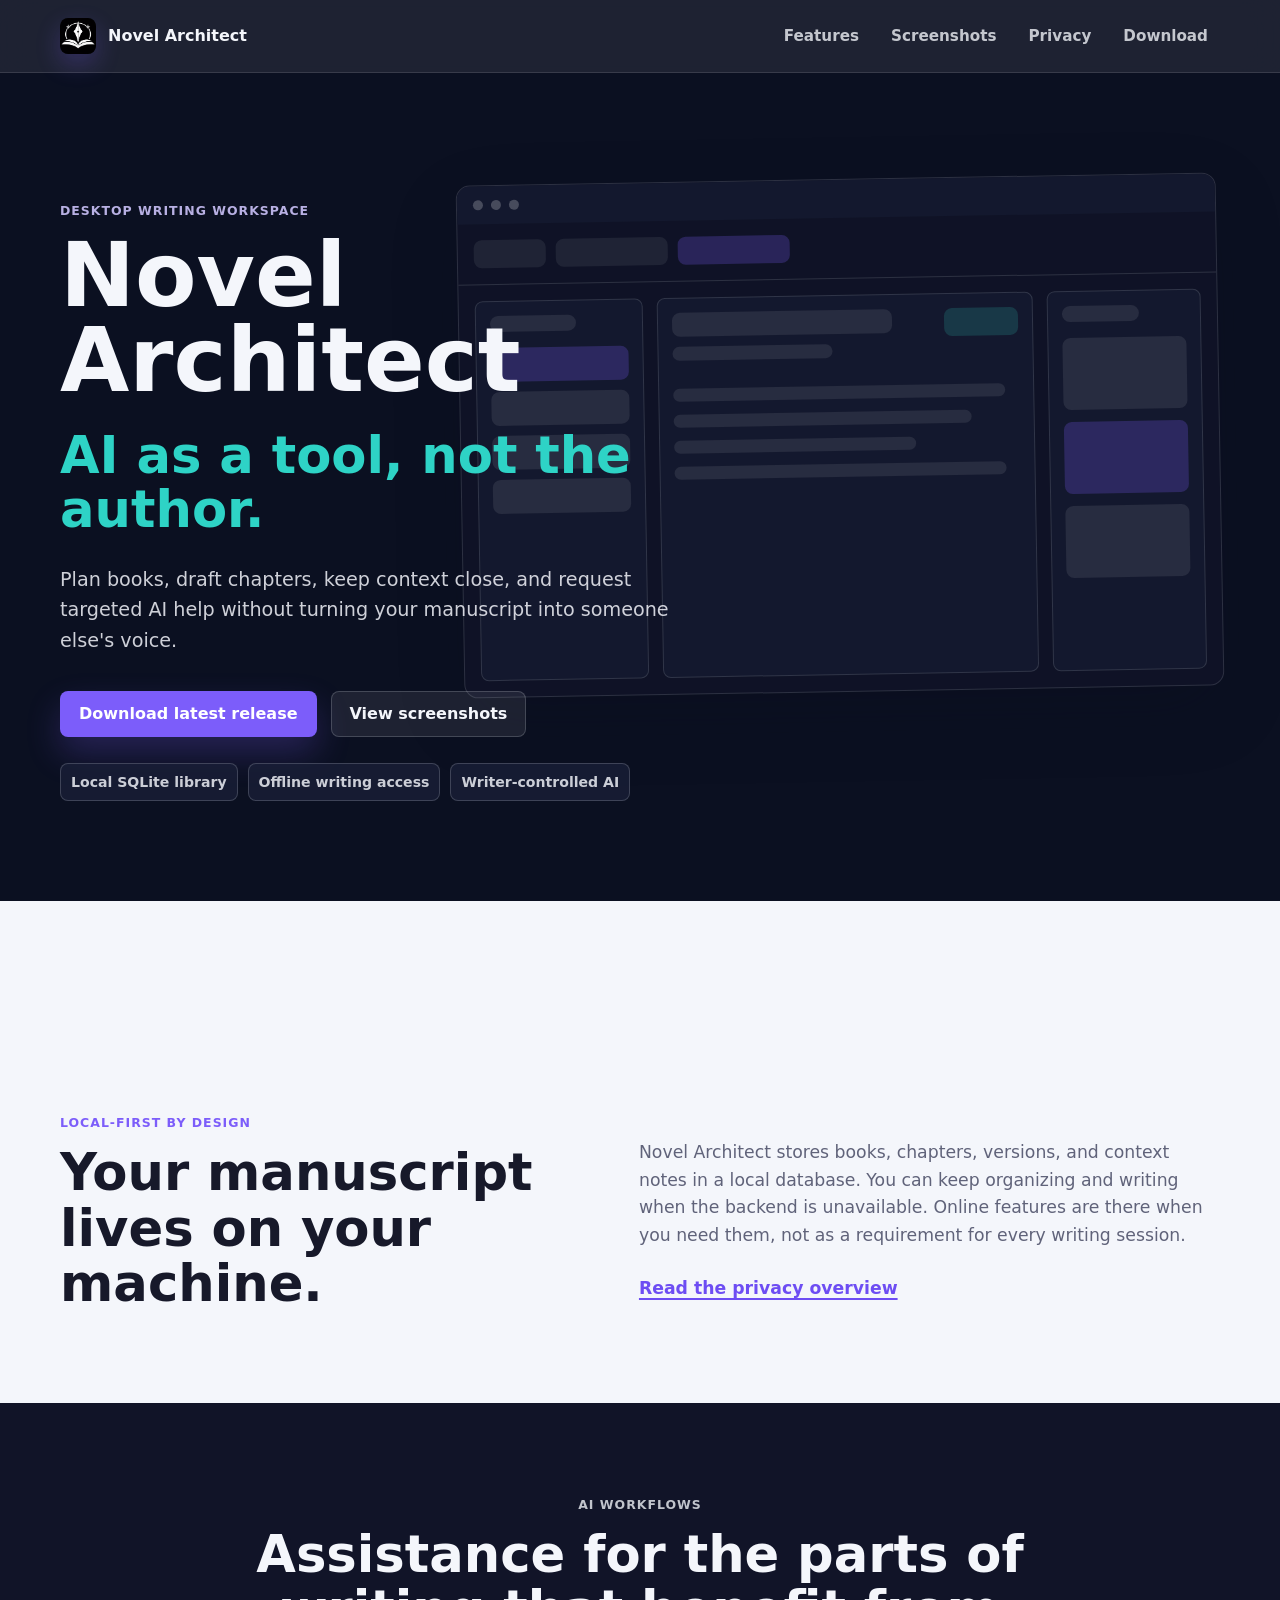
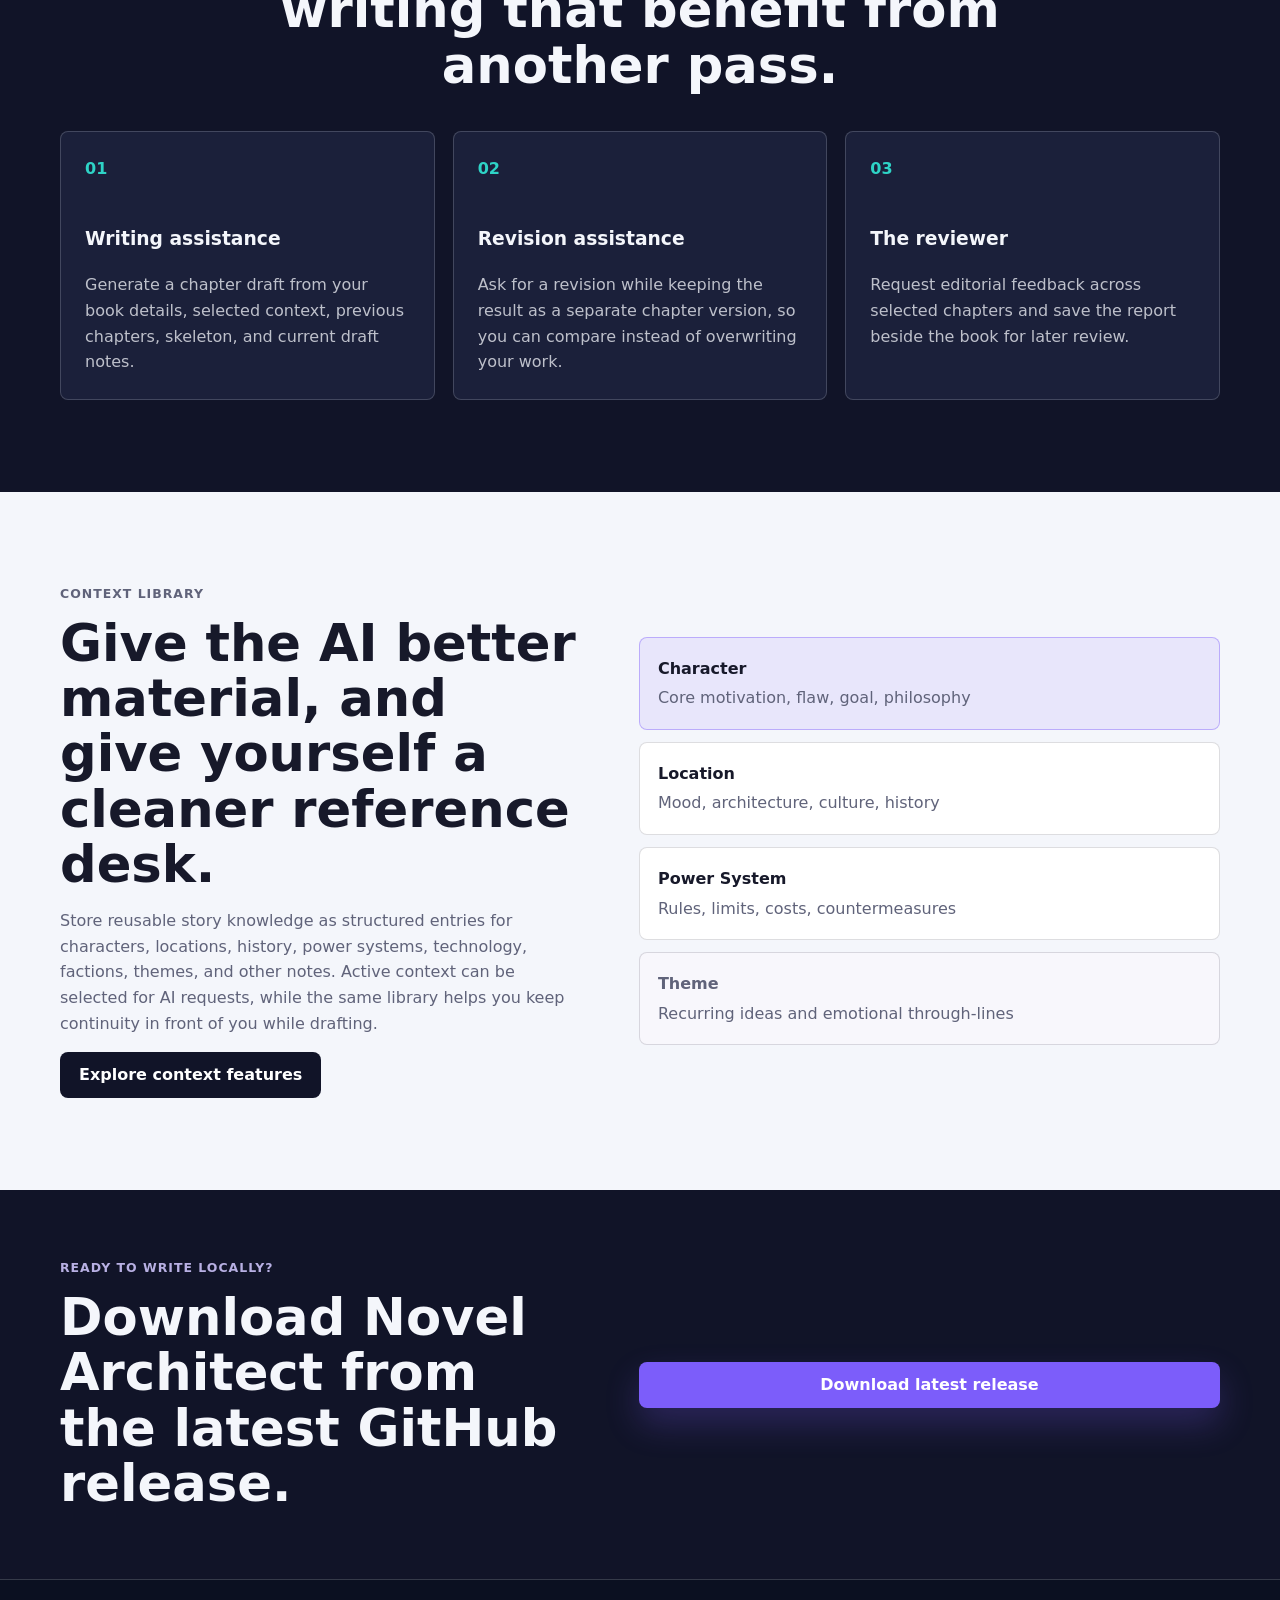
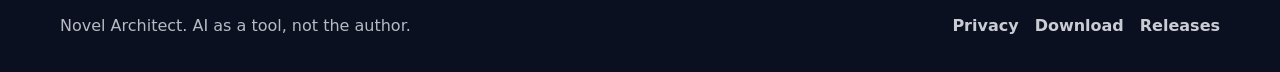
==== index.html @ ec97a8c7 "update pages" ====
<!doctype html>
<html lang="en">
  <head>
    <meta charset="utf-8">
    <meta name="viewport" content="width=device-width, initial-scale=1">
    <title>Novel Architect | AI as a tool, not the author</title>
    <meta
      name="description"
      content="Novel Architect is a local-first desktop writing workspace for planning, drafting, revising, and reviewing long-form fiction with writer-controlled AI assistance."
    >
    <link rel="icon" href="assets/icon_final_2.png">
    <link rel="stylesheet" href="assets/styles.css">
  </head>
  <body>
    <a class="skip-link" href="#main">Skip to content</a>
    <header class="site-header">
      <nav class="nav" aria-label="Main navigation">
        <a class="brand" href="index.html" aria-label="Novel Architect home">
          <img src="assets/icon_final_2.png" alt="" class="brand-mark">
          <span>Novel Architect</span>
        </a>
        <button class="nav-toggle" type="button" aria-expanded="false" aria-controls="site-menu">
          Menu
        </button>
        <div class="nav-links" id="site-menu">
          <a href="features.html">Features</a>
          <a href="screenshots.html">Screenshots</a>
          <a href="privacy.html">Privacy</a>
          <a href="download.html">Download</a>
        </div>
      </nav>
    </header>

    <main id="main">
      <section class="hero">
        <div class="hero-stage" aria-hidden="true">
          <div class="mock-window hero-window">
            <div class="mock-titlebar">
              <span></span>
              <span></span>
              <span></span>
            </div>
            <div class="mock-toolbar">
              <div class="mock-pill short"></div>
              <div class="mock-pill"></div>
              <div class="mock-pill accent"></div>
            </div>
            <div class="mock-layout">
              <aside class="mock-sidebar">
                <div class="mock-label"></div>
                <div class="mock-list active"></div>
                <div class="mock-list"></div>
                <div class="mock-list"></div>
                <div class="mock-list"></div>
              </aside>
              <section class="mock-editor">
                <div class="mock-editor-head">
                  <div>
                    <div class="mock-title-line"></div>
                    <div class="mock-subtitle-line"></div>
                  </div>
                  <div class="mock-status"></div>
                </div>
                <div class="mock-prose long"></div>
                <div class="mock-prose"></div>
                <div class="mock-prose medium"></div>
                <div class="mock-prose long"></div>
              </section>
              <aside class="mock-context">
                <div class="mock-label"></div>
                <div class="mock-context-card"></div>
                <div class="mock-context-card selected"></div>
                <div class="mock-context-card"></div>
              </aside>
            </div>
          </div>
        </div>
        <div class="hero-content page-shell">
          <p class="eyebrow">Desktop writing workspace</p>
          <h1>Novel Architect</h1>
          <p class="slogan">AI as a tool, not the author.</p>
          <p class="hero-copy">
            Plan books, draft chapters, keep context close, and request targeted AI help without
            turning your manuscript into someone else's voice.
          </p>
          <div class="hero-actions">
            <a
              class="button button-primary"
              href="https://github.com/Larsvdx/novel-architect-releases/releases/latest"
              data-primary-download
            >
              Download latest release
            </a>
            <a class="button button-secondary" href="screenshots.html">View screenshots</a>
          </div>
          <div class="trust-row" aria-label="Product highlights">
            <span>Local SQLite library</span>
            <span>Offline writing access</span>
            <span>Writer-controlled AI</span>
          </div>
        </div>
      </section>

      <section class="section section-light">
        <div class="page-shell split-section">
          <div>
            <p class="eyebrow">Local-first by design</p>
            <h2>Your manuscript lives on your machine.</h2>
          </div>
          <div class="section-copy">
            <p>
              Novel Architect stores books, chapters, versions, and context notes in a local
              database. You can keep organizing and writing when the backend is unavailable. Online
              features are there when you need them, not as a requirement for every writing session.
            </p>
            <a class="text-link" href="privacy.html">Read the privacy overview</a>
          </div>
        </div>
      </section>

      <section class="section section-dark">
        <div class="page-shell">
          <div class="section-heading">
            <p class="eyebrow">AI workflows</p>
            <h2>Assistance for the parts of writing that benefit from another pass.</h2>
          </div>
          <div class="feature-grid three">
            <article class="feature-card">
              <span class="feature-number">01</span>
              <h3>Writing assistance</h3>
              <p>
                Generate a chapter draft from your book details, selected context, previous
                chapters, skeleton, and current draft notes.
              </p>
            </article>
            <article class="feature-card">
              <span class="feature-number">02</span>
              <h3>Revision assistance</h3>
              <p>
                Ask for a revision while keeping the result as a separate chapter version, so you
                can compare instead of overwriting your work.
              </p>
            </article>
            <article class="feature-card">
              <span class="feature-number">03</span>
              <h3>The reviewer</h3>
              <p>
                Request editorial feedback across selected chapters and save the report beside the
                book for later review.
              </p>
            </article>
          </div>
        </div>
      </section>

      <section class="section section-light">
        <div class="page-shell feature-band">
          <div class="feature-band-copy">
            <p class="eyebrow">Context library</p>
            <h2>Give the AI better material, and give yourself a cleaner reference desk.</h2>
            <p>
              Store reusable story knowledge as structured entries for characters, locations,
              history, power systems, technology, factions, themes, and other notes. Active context
              can be selected for AI requests, while the same library helps you keep continuity in
              front of you while drafting.
            </p>
            <a class="button button-dark" href="features.html#context-library">Explore context features</a>
          </div>
          <div class="context-preview" aria-label="Context library preview">
            <div class="context-row active">
              <strong>Character</strong>
              <span>Core motivation, flaw, goal, philosophy</span>
            </div>
            <div class="context-row">
              <strong>Location</strong>
              <span>Mood, architecture, culture, history</span>
            </div>
            <div class="context-row">
              <strong>Power System</strong>
              <span>Rules, limits, costs, countermeasures</span>
            </div>
            <div class="context-row muted">
              <strong>Theme</strong>
              <span>Recurring ideas and emotional through-lines</span>
            </div>
          </div>
        </div>
      </section>

      <section class="section section-dark compact">
        <div class="page-shell cta-band">
          <div>
            <p class="eyebrow">Ready to write locally?</p>
            <h2>Download Novel Architect from the latest GitHub release.</h2>
          </div>
          <a
            class="button button-primary"
            href="https://github.com/Larsvdx/novel-architect-releases/releases/latest"
            data-primary-download
          >
            Download latest release
          </a>
        </div>
      </section>
    </main>

    <footer class="site-footer">
      <div class="page-shell footer-inner">
        <p>Novel Architect. AI as a tool, not the author.</p>
        <div>
          <a href="privacy.html">Privacy</a>
          <a href="download.html">Download</a>
          <a href="https://github.com/Larsvdx/novel-architect-releases/releases/latest">Releases</a>
        </div>
      </div>
    </footer>

    <script src="assets/script.js"></script>
  </body>
</html>
---- assets/styles.css ----
:root {
  --midnight: #0b1021;
  --deep-indigo: #111428;
  --panel: #171c33;
  --panel-elevated: #202744;
  --card: #1b203a;
  --search: #13182d;
  --soft-white: #f4f6fb;
  --paper: #ffffff;
  --ink: #17192a;
  --muted-ink: #60637a;
  --purple: #7c5dfa;
  --purple-strong: #6d4df3;
  --teal: #2ed3c6;
  --lavender: #b8b0e3;
  --rose: #ff89a8;
  --coral: #ff9f7c;
  --line-dark: rgba(244, 246, 251, 0.18);
  --line-light: rgba(17, 20, 40, 0.14);
  --shadow: 0 24px 70px rgba(8, 12, 28, 0.32);
  --radius-sm: 8px;
  --radius-md: 10px;
  --radius-lg: 14px;
  --shell: min(1160px, calc(100vw - 40px));
}

* {
  box-sizing: border-box;
}

html {
  scroll-behavior: smooth;
}

body {
  margin: 0;
  color: var(--ink);
  background: var(--soft-white);
  font-family:
    Inter, ui-sans-serif, system-ui, -apple-system, BlinkMacSystemFont, "Segoe UI", sans-serif;
  line-height: 1.6;
}

img {
  display: block;
  max-width: 100%;
}

a {
  color: inherit;
}

.skip-link {
  position: absolute;
  left: 16px;
  top: -80px;
  z-index: 100;
  padding: 10px 14px;
  color: var(--paper);
  background: var(--purple);
  border-radius: var(--radius-sm);
}

.skip-link:focus {
  top: 16px;
}

.site-header {
  position: sticky;
  top: 0;
  z-index: 50;
  border-bottom: 1px solid rgba(244, 246, 251, 0.12);
  background: rgba(11, 16, 33, 0.92);
  backdrop-filter: blur(16px);
}

.nav {
  width: var(--shell);
  min-height: 72px;
  margin: 0 auto;
  display: flex;
  align-items: center;
  justify-content: space-between;
  gap: 24px;
}

.brand {
  display: inline-flex;
  align-items: center;
  gap: 12px;
  color: var(--soft-white);
  text-decoration: none;
  font-weight: 800;
  letter-spacing: 0;
}

.brand-mark {
  width: 36px;
  height: 36px;
  border-radius: var(--radius-sm);
  box-shadow: 0 10px 24px rgba(124, 93, 250, 0.24);
}

.nav-links {
  display: flex;
  align-items: center;
  gap: 8px;
}

.nav-links a {
  padding: 9px 12px;
  color: rgba(244, 246, 251, 0.78);
  text-decoration: none;
  border-radius: var(--radius-sm);
  font-weight: 650;
  font-size: 0.95rem;
}

.nav-links a:hover,
.nav-links a:focus,
.nav-links a[aria-current="page"] {
  color: var(--paper);
  background: rgba(124, 93, 250, 0.18);
}

.nav-toggle {
  display: none;
  border: 1px solid var(--line-dark);
  border-radius: var(--radius-sm);
  padding: 8px 12px;
  color: var(--soft-white);
  background: var(--panel);
  font: inherit;
  font-weight: 700;
}

.page-shell {
  width: var(--shell);
  margin: 0 auto;
}

.hero {
  position: relative;
  min-height: 760px;
  overflow: hidden;
  color: var(--soft-white);
  background: var(--midnight);
}

.hero::after {
  content: "";
  position: absolute;
  inset: auto 0 0;
  height: 120px;
  background: var(--soft-white);
}

.hero-stage {
  position: absolute;
  inset: 52px 0 auto;
  height: 610px;
  pointer-events: none;
  opacity: 0.72;
}

.hero-window {
  position: absolute;
  right: max(24px, calc((100vw - 1160px) / 2));
  top: 54px;
  width: min(760px, 62vw);
  transform: rotate(-1deg);
}

.hero-content {
  position: relative;
  z-index: 2;
  padding: 128px 0 220px;
}

.hero-content h1,
.page-hero h1 {
  max-width: 760px;
  margin: 0;
  font-size: clamp(3rem, 7vw, 6.8rem);
  line-height: 0.95;
  letter-spacing: 0;
}

.slogan {
  max-width: 780px;
  margin: 26px 0 0;
  color: var(--teal);
  font-size: clamp(1.55rem, 4vw, 3.4rem);
  line-height: 1.05;
  font-weight: 850;
}

.hero-copy {
  max-width: 620px;
  margin: 28px 0 0;
  color: rgba(244, 246, 251, 0.84);
  font-size: 1.2rem;
}

.eyebrow {
  margin: 0 0 12px;
  color: var(--purple);
  font-size: 0.78rem;
  font-weight: 850;
  letter-spacing: 0.08em;
  text-transform: uppercase;
}

.section-dark .eyebrow,
.page-hero .eyebrow,
.hero .eyebrow {
  color: var(--lavender);
}

.hero-actions,
.release-actions {
  display: flex;
  flex-wrap: wrap;
  gap: 14px;
  margin-top: 34px;
}

.button {
  display: inline-flex;
  align-items: center;
  justify-content: center;
  min-height: 46px;
  padding: 12px 18px;
  border-radius: var(--radius-sm);
  border: 1px solid transparent;
  text-decoration: none;
  font-weight: 800;
  line-height: 1.1;
}

.button-primary {
  color: var(--paper);
  background: var(--purple);
  box-shadow: 0 16px 34px rgba(124, 93, 250, 0.24);
}

.button-primary:hover,
.button-primary:focus {
  background: var(--purple-strong);
}

.button-secondary {
  color: var(--soft-white);
  border-color: var(--line-dark);
  background: rgba(244, 246, 251, 0.08);
}

.button-secondary:hover,
.button-secondary:focus {
  background: rgba(244, 246, 251, 0.14);
}

.button-dark {
  color: var(--paper);
  background: var(--deep-indigo);
}

.button-dark:hover,
.button-dark:focus {
  background: var(--panel-elevated);
}

.trust-row {
  display: flex;
  flex-wrap: wrap;
  gap: 10px;
  margin-top: 26px;
}

.trust-row span {
  display: inline-flex;
  padding: 7px 10px;
  color: rgba(244, 246, 251, 0.82);
  border: 1px solid var(--line-dark);
  border-radius: var(--radius-sm);
  background: rgba(27, 32, 58, 0.72);
  font-size: 0.88rem;
  font-weight: 700;
}

.section {
  padding: 92px 0;
}

.section.compact {
  padding: 68px 0;
}

.section-light {
  color: var(--ink);
  background: var(--soft-white);
}

.section-light.alt {
  background: #eceef7;
}

.section-dark {
  color: var(--soft-white);
  background: var(--deep-indigo);
}

.split-section,
.feature-band,
.cta-band,
.download-heading {
  display: grid;
  grid-template-columns: minmax(0, 0.9fr) minmax(300px, 1fr);
  gap: 56px;
  align-items: center;
}

.split-section h2,
.feature-band h2,
.section-heading h2,
.feature-row h2,
.info-panel h2,
.privacy-block h2,
.release-panel h2,
.screenshot-card h2,
.cta-band h2 {
  margin: 0;
  line-height: 1.08;
  letter-spacing: 0;
}

.split-section h2,
.feature-band h2,
.section-heading h2,
.cta-band h2 {
  font-size: clamp(2rem, 4vw, 3.3rem);
}

.section-copy {
  color: var(--muted-ink);
  font-size: 1.08rem;
}

.section-dark .section-copy {
  color: rgba(244, 246, 251, 0.78);
}

.text-link {
  display: inline-flex;
  margin-top: 8px;
  color: var(--purple-strong);
  font-weight: 850;
  text-decoration-thickness: 2px;
  text-underline-offset: 4px;
}

.section-heading {
  max-width: 780px;
  margin: 0 auto 38px;
  text-align: center;
}

.section-heading.left {
  max-width: 780px;
  margin-left: 0;
  text-align: left;
}

.section-heading p {
  color: var(--muted-ink);
}

.section-dark .section-heading p {
  color: rgba(244, 246, 251, 0.78);
}

.feature-grid {
  display: grid;
  gap: 18px;
}

.feature-grid.three {
  grid-template-columns: repeat(3, minmax(0, 1fr));
}

.feature-grid.two {
  grid-template-columns: repeat(2, minmax(0, 1fr));
}

.feature-card,
.info-panel,
.privacy-block,
.release-panel,
.screenshot-card {
  border: 1px solid var(--line-light);
  border-radius: var(--radius-sm);
  background: var(--paper);
}

.section-dark .feature-card {
  border-color: var(--line-dark);
  background: var(--card);
}

.feature-card,
.info-panel,
.privacy-block,
.release-panel {
  padding: 24px;
}

.feature-card h3,
.info-panel h2,
.privacy-block h2,
.release-panel h2,
.screenshot-card h2 {
  margin-top: 0;
}

.feature-card p,
.info-panel p,
.privacy-block p,
.release-panel p,
.screenshot-card p {
  margin-bottom: 0;
  color: var(--muted-ink);
}

.section-dark .feature-card p {
  color: rgba(244, 246, 251, 0.75);
}

.feature-number {
  display: inline-flex;
  margin-bottom: 42px;
  color: var(--teal);
  font-weight: 900;
}

.feature-band-copy p {
  color: var(--muted-ink);
}

.context-preview {
  display: grid;
  gap: 12px;
}

.context-row {
  padding: 18px;
  border: 1px solid var(--line-light);
  border-radius: var(--radius-sm);
  background: var(--paper);
}

.context-row.active {
  border-color: rgba(124, 93, 250, 0.42);
  background: rgba(124, 93, 250, 0.1);
}

.context-row.muted {
  background: #f8f7fc;
}

.context-row strong,
.context-row span {
  display: block;
}

.context-row span {
  margin-top: 4px;
  color: var(--muted-ink);
}

.page-hero {
  padding: 110px 0 76px;
  color: var(--soft-white);
  background: var(--midnight);
}

.page-hero p {
  max-width: 720px;
  color: rgba(244, 246, 251, 0.78);
  font-size: 1.12rem;
}

.page-hero a {
  color: var(--teal);
  font-weight: 800;
}

.feature-list {
  display: grid;
  gap: 22px;
}

.feature-row {
  display: grid;
  grid-template-columns: minmax(220px, 0.62fr) minmax(0, 1fr);
  gap: 42px;
  padding-bottom: 24px;
  border-bottom: 1px solid var(--line-light);
}

.feature-row:last-child {
  padding-bottom: 0;
  border-bottom: 0;
}

.feature-row p {
  margin: 0;
  color: var(--muted-ink);
  font-size: 1.06rem;
}

.context-type-grid {
  display: grid;
  grid-template-columns: repeat(4, minmax(0, 1fr));
  gap: 12px;
  margin-top: 30px;
}

.context-type-grid span {
  padding: 14px 16px;
  border: 1px solid var(--line-light);
  border-radius: var(--radius-sm);
  background: var(--paper);
  font-weight: 800;
}

.privacy-layout,
.release-layout,
.install-grid {
  display: grid;
  grid-template-columns: repeat(2, minmax(0, 1fr));
  gap: 18px;
}

.privacy-block code {
  display: block;
  margin-top: 16px;
  padding: 14px;
  overflow-x: auto;
  color: var(--deep-indigo);
  background: #eceef7;
  border-radius: var(--radius-sm);
  font-family: ui-monospace, SFMono-Regular, Menlo, Consolas, monospace;
}

.download-heading {
  align-items: end;
}

.download-heading .button {
  justify-self: end;
}

.muted {
  color: var(--muted-ink);
}

.asset-list {
  display: grid;
  gap: 12px;
}

.asset-link {
  display: grid;
  grid-template-columns: minmax(0, 1fr) auto;
  gap: 16px;
  align-items: center;
  padding: 14px;
  color: var(--ink);
  text-decoration: none;
  border: 1px solid var(--line-light);
  border-radius: var(--radius-sm);
  background: #f8f7fc;
}

.asset-link:hover,
.asset-link:focus {
  border-color: rgba(124, 93, 250, 0.5);
  background: rgba(124, 93, 250, 0.1);
}

.asset-link strong,
.asset-link span {
  display: block;
}

.asset-link span {
  color: var(--muted-ink);
  font-size: 0.9rem;
}

.recommended-badge {
  padding: 5px 8px;
  color: var(--deep-indigo);
  background: rgba(46, 211, 198, 0.26);
  border-radius: var(--radius-sm);
  font-size: 0.78rem;
  font-weight: 850;
}

.screenshot-grid {
  display: grid;
  grid-template-columns: repeat(2, minmax(0, 1fr));
  gap: 24px;
}

.screenshot-card {
  overflow: hidden;
}

.screenshot-card h2,
.screenshot-card p {
  padding: 0 22px;
}

.screenshot-card h2 {
  margin-top: 22px;
}

.screenshot-card p {
  padding-bottom: 24px;
}

.wide-card {
  grid-column: 1 / -1;
}

.screenshot-placeholder {
  min-height: 310px;
  padding: 22px;
  color: var(--soft-white);
  background: var(--midnight);
  border-bottom: 1px solid var(--line-light);
}

.placeholder-header,
.placeholder-tabs {
  display: flex;
  align-items: center;
  justify-content: space-between;
  gap: 10px;
  margin-bottom: 18px;
}

.placeholder-header span:first-child {
  font-size: 1.4rem;
  font-weight: 850;
}

.placeholder-chip,
.placeholder-tabs span {
  padding: 6px 10px;
  border-radius: var(--radius-sm);
  color: rgba(244, 246, 251, 0.78);
  background: rgba(244, 246, 251, 0.08);
}

.placeholder-tabs {
  justify-content: flex-start;
}

.placeholder-tabs .active {
  color: var(--paper);
  background: rgba(124, 93, 250, 0.28);
}

.placeholder-search,
.field,
.book-row,
.prose-line,
.mini-toolbar,
.review-sidebar span,
.dialog-row,
.dialog-actions,
.report-title {
  border-radius: var(--radius-sm);
  background: rgba(244, 246, 251, 0.11);
}

.placeholder-search {
  height: 36px;
  margin-bottom: 18px;
}

.book-row {
  height: 48px;
  margin-bottom: 12px;
}

.book-row.active,
.dialog-row.selected,
.mini-sidebar .active,
.context-list .active,
.review-sidebar .active {
  background: rgba(124, 93, 250, 0.32);
}

.field {
  height: 42px;
  margin-bottom: 14px;
}

.field.wide {
  width: 78%;
}

.field.large {
  height: 118px;
}

.tag-row {
  display: flex;
  gap: 10px;
}

.tag-row span {
  width: 84px;
  height: 30px;
  border-radius: var(--radius-sm);
  background: rgba(46, 211, 198, 0.2);
}

.chapter-view,
.context-view,
.reviewer-view {
  display: grid;
  gap: 14px;
}

.chapter-view {
  grid-template-columns: 180px minmax(0, 1fr) 180px;
}

.context-view,
.reviewer-view {
  grid-template-columns: 190px minmax(0, 1fr);
}

.mini-sidebar,
.mini-editor,
.context-list,
.context-form,
.review-sidebar,
.review-report,
.dialog-panel {
  padding: 14px;
  border: 1px solid var(--line-dark);
  border-radius: var(--radius-sm);
  background: var(--panel);
}

.mini-sidebar span,
.context-list span,
.review-sidebar span {
  display: block;
  height: 36px;
  margin-bottom: 10px;
  border-radius: var(--radius-sm);
  background: rgba(244, 246, 251, 0.1);
}

.mini-toolbar {
  height: 34px;
  margin-bottom: 18px;
}

.prose-line {
  width: 82%;
  height: 14px;
  margin-bottom: 14px;
}

.prose-line.long {
  width: 96%;
}

.prose-line.medium {
  width: 64%;
}

.review-report .report-title {
  width: 52%;
  height: 26px;
  margin-bottom: 22px;
}

.dialog-view {
  display: grid;
  place-items: center;
}

.dialog-panel {
  width: min(420px, 100%);
}

.dialog-panel .report-title {
  height: 28px;
  margin-bottom: 18px;
}

.dialog-row {
  height: 42px;
  margin-bottom: 10px;
}

.dialog-row.muted {
  background: rgba(255, 137, 168, 0.18);
}

.dialog-actions {
  width: 52%;
  height: 38px;
  margin: 18px 0 0 auto;
  background: var(--purple);
}

.mock-window {
  border: 1px solid var(--line-dark);
  border-radius: var(--radius-lg);
  background: var(--deep-indigo);
  box-shadow: var(--shadow);
  overflow: hidden;
}

.mock-titlebar {
  display: flex;
  gap: 8px;
  padding: 14px 16px;
  background: var(--panel);
}

.mock-titlebar span {
  width: 10px;
  height: 10px;
  border-radius: 999px;
  background: rgba(244, 246, 251, 0.32);
}

.mock-toolbar {
  display: flex;
  gap: 10px;
  padding: 16px;
  border-bottom: 1px solid var(--line-dark);
}

.mock-pill {
  width: 112px;
  height: 28px;
  border-radius: var(--radius-sm);
  background: rgba(244, 246, 251, 0.1);
}

.mock-pill.short {
  width: 72px;
}

.mock-pill.accent {
  background: rgba(124, 93, 250, 0.34);
}

.mock-layout {
  display: grid;
  grid-template-columns: 168px minmax(0, 1fr) 154px;
  gap: 14px;
  padding: 16px;
}

.mock-sidebar,
.mock-editor,
.mock-context {
  min-height: 380px;
  padding: 14px;
  border: 1px solid var(--line-dark);
  border-radius: var(--radius-sm);
  background: var(--panel);
}

.mock-label,
.mock-list,
.mock-context-card,
.mock-title-line,
.mock-subtitle-line,
.mock-status,
.mock-prose {
  border-radius: var(--radius-sm);
  background: rgba(244, 246, 251, 0.12);
}

.mock-label {
  width: 62%;
  height: 16px;
  margin-bottom: 16px;
}

.mock-list {
  height: 34px;
  margin-bottom: 10px;
}

.mock-list.active,
.mock-context-card.selected {
  background: rgba(124, 93, 250, 0.35);
}

.mock-editor-head {
  display: flex;
  align-items: start;
  justify-content: space-between;
  gap: 20px;
  margin-bottom: 28px;
}

.mock-title-line {
  width: 220px;
  height: 24px;
  margin-bottom: 10px;
}

.mock-subtitle-line {
  width: 160px;
  height: 14px;
}

.mock-status {
  width: 74px;
  height: 28px;
  background: rgba(46, 211, 198, 0.24);
}

.mock-prose {
  width: 86%;
  height: 13px;
  margin-bottom: 13px;
}

.mock-prose.long {
  width: 96%;
}

.mock-prose.medium {
  width: 70%;
}

.mock-context-card {
  height: 72px;
  margin-bottom: 12px;
}

.site-footer {
  color: rgba(244, 246, 251, 0.74);
  background: var(--midnight);
  border-top: 1px solid var(--line-dark);
}

.footer-inner {
  min-height: 92px;
  display: flex;
  align-items: center;
  justify-content: space-between;
  gap: 24px;
}

.footer-inner p {
  margin: 0;
}

.footer-inner div {
  display: flex;
  gap: 16px;
}

.footer-inner a {
  color: rgba(244, 246, 251, 0.82);
  text-decoration: none;
  font-weight: 700;
}

.footer-inner a:hover,
.footer-inner a:focus {
  color: var(--paper);
}

@media (max-width: 920px) {
  .nav {
    min-height: 64px;
  }

  .nav-toggle {
    display: inline-flex;
  }

  .nav-links {
    position: absolute;
    left: 20px;
    right: 20px;
    top: 72px;
    display: none;
    flex-direction: column;
    align-items: stretch;
    padding: 12px;
    border: 1px solid var(--line-dark);
    border-radius: var(--radius-sm);
    background: var(--panel);
  }

  .nav-links.is-open {
    display: flex;
  }

  .hero {
    min-height: 860px;
  }

  .hero-stage {
    inset: auto 0 80px;
    height: 360px;
  }

  .hero-window {
    left: 20px;
    right: 20px;
    top: 0;
    width: auto;
    transform: none;
  }

  .mock-layout {
    grid-template-columns: 1fr;
  }

  .mock-sidebar,
  .mock-context {
    display: none;
  }

  .hero-content {
    padding-top: 96px;
  }

  .split-section,
  .feature-band,
  .cta-band,
  .download-heading,
  .feature-row,
  .privacy-layout,
  .release-layout,
  .install-grid,
  .feature-grid.two,
  .feature-grid.three,
  .screenshot-grid {
    grid-template-columns: 1fr;
  }

  .download-heading .button {
    justify-self: start;
  }

  .context-type-grid {
    grid-template-columns: repeat(2, minmax(0, 1fr));
  }

  .chapter-view,
  .context-view,
  .reviewer-view {
    grid-template-columns: 1fr;
  }

  .mini-sidebar.right {
    display: none;
  }
}

@media (max-width: 560px) {
  :root {
    --shell: min(100vw - 28px, 1160px);
  }

  .brand span {
    max-width: 170px;
    overflow: hidden;
    text-overflow: ellipsis;
    white-space: nowrap;
  }

  .hero-content h1,
  .page-hero h1 {
    font-size: clamp(2.55rem, 14vw, 4.4rem);
  }

  .section {
    padding: 68px 0;
  }

  .context-type-grid {
    grid-template-columns: 1fr;
  }

  .footer-inner {
    align-items: flex-start;
    flex-direction: column;
    padding: 28px 0;
  }

  .footer-inner div {
    flex-wrap: wrap;
  }

  .asset-link {
    grid-template-columns: 1fr;
  }
}
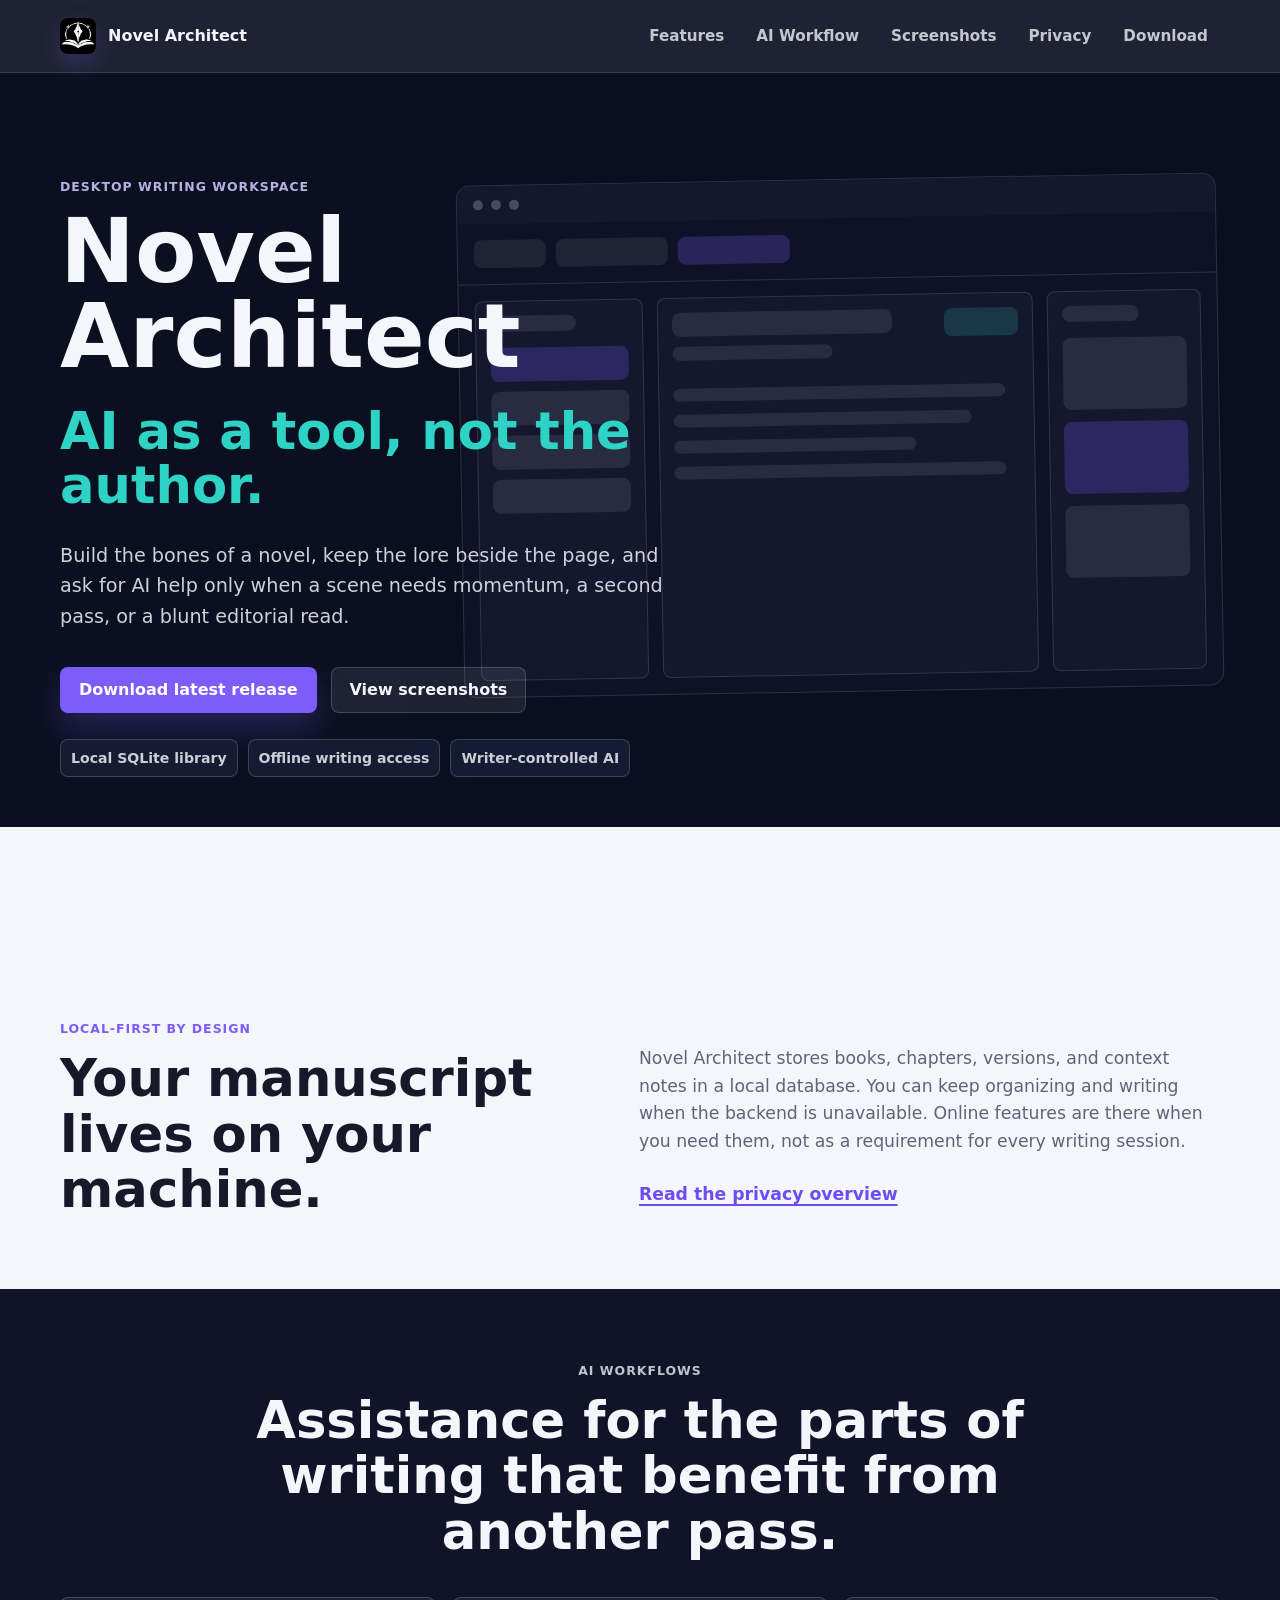
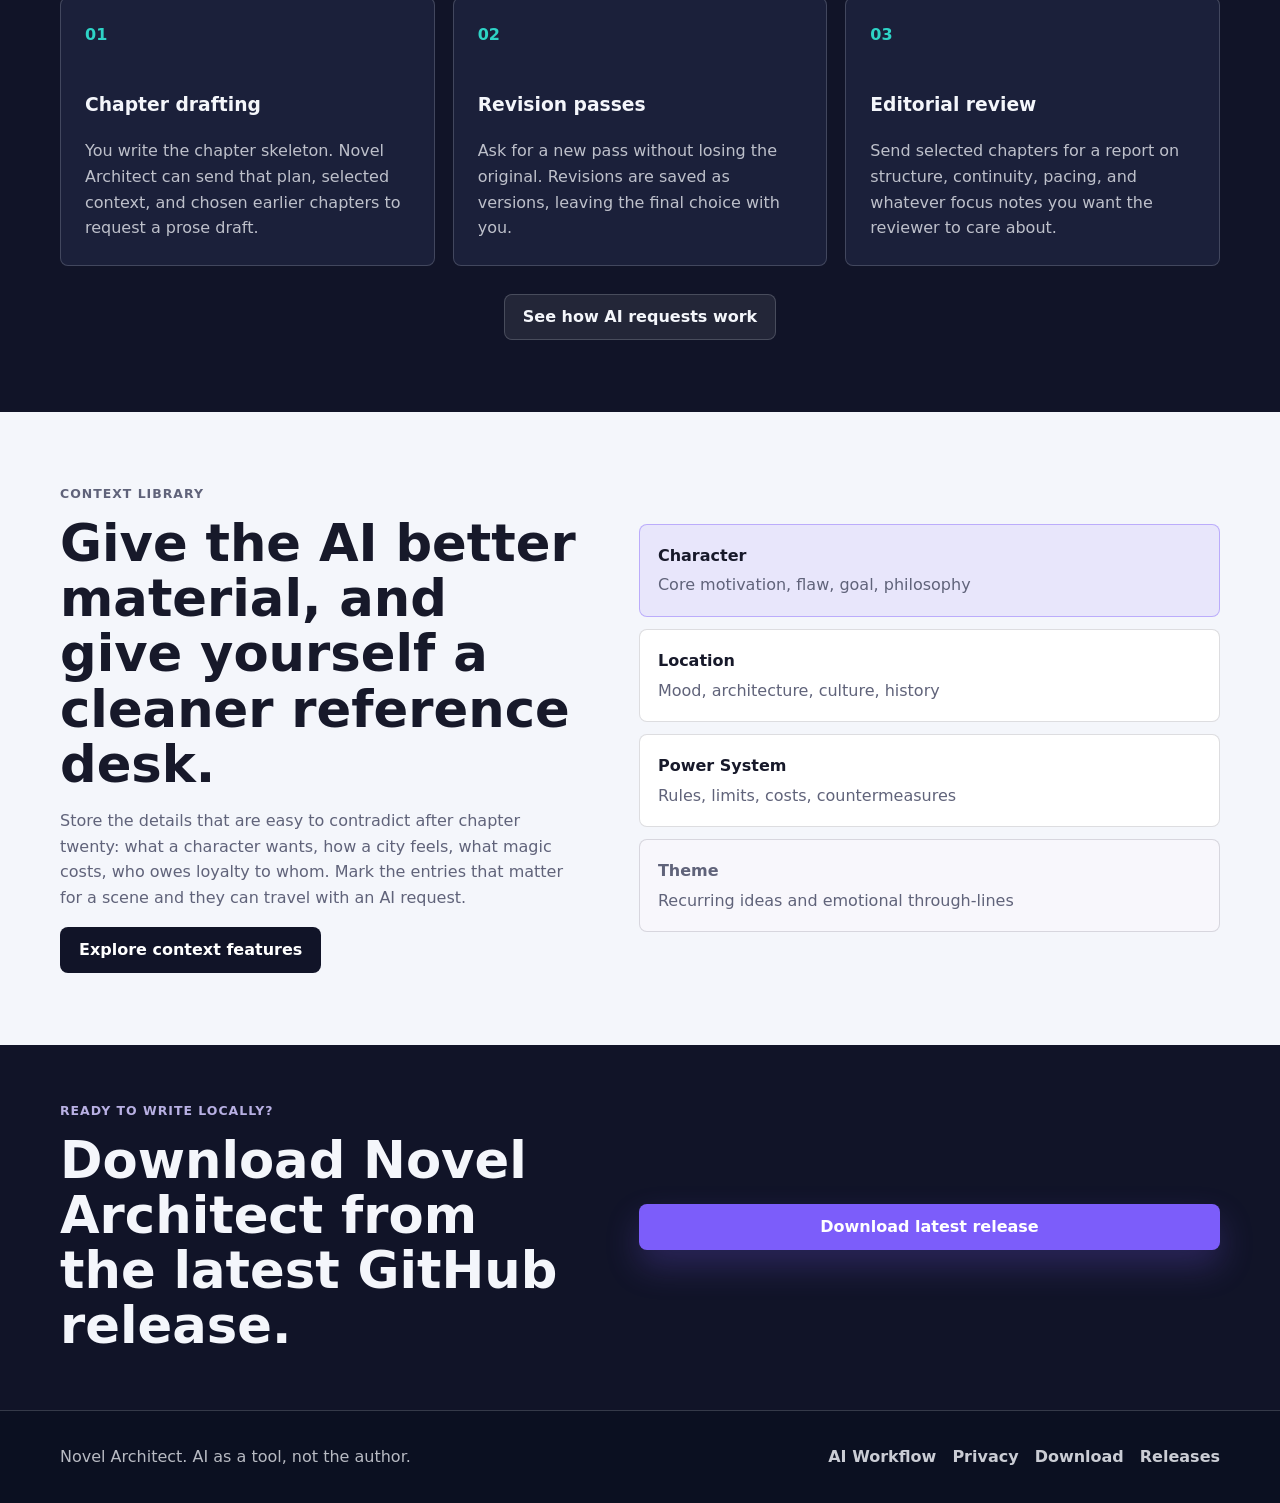
==== commit 7e413a83: "update pages with better ui and ai workflow page" ====
--- a/index.html
+++ b/index.html
@@ -24,6 +24,7 @@
         </button>
         <div class="nav-links" id="site-menu">
           <a href="features.html">Features</a>
+          <a href="ai-workflow.html">AI Workflow</a>
           <a href="screenshots.html">Screenshots</a>
           <a href="privacy.html">Privacy</a>
           <a href="download.html">Download</a>
@@ -80,8 +81,8 @@
           <h1>Novel Architect</h1>
           <p class="slogan">AI as a tool, not the author.</p>
           <p class="hero-copy">
-            Plan books, draft chapters, keep context close, and request targeted AI help without
-            turning your manuscript into someone else's voice.
+            Build the bones of a novel, keep the lore beside the page, and ask for AI help only
+            when a scene needs momentum, a second pass, or a blunt editorial read.
           </p>
           <div class="hero-actions">
             <a
@@ -127,28 +128,31 @@
           <div class="feature-grid three">
             <article class="feature-card">
               <span class="feature-number">01</span>
-              <h3>Writing assistance</h3>
+              <h3>Chapter drafting</h3>
               <p>
-                Generate a chapter draft from your book details, selected context, previous
-                chapters, skeleton, and current draft notes.
+                You write the chapter skeleton. Novel Architect can send that plan, selected
+                context, and chosen earlier chapters to request a prose draft.
               </p>
             </article>
             <article class="feature-card">
               <span class="feature-number">02</span>
-              <h3>Revision assistance</h3>
+              <h3>Revision passes</h3>
               <p>
-                Ask for a revision while keeping the result as a separate chapter version, so you
-                can compare instead of overwriting your work.
+                Ask for a new pass without losing the original. Revisions are saved as versions,
+                leaving the final choice with you.
               </p>
             </article>
             <article class="feature-card">
               <span class="feature-number">03</span>
-              <h3>The reviewer</h3>
+              <h3>Editorial review</h3>
               <p>
-                Request editorial feedback across selected chapters and save the report beside the
-                book for later review.
+                Send selected chapters for a report on structure, continuity, pacing, and whatever
+                focus notes you want the reviewer to care about.
               </p>
             </article>
+          </div>
+          <div class="center-action">
+            <a class="button button-secondary" href="ai-workflow.html">See how AI requests work</a>
           </div>
         </div>
       </section>
@@ -159,10 +163,9 @@
             <p class="eyebrow">Context library</p>
             <h2>Give the AI better material, and give yourself a cleaner reference desk.</h2>
             <p>
-              Store reusable story knowledge as structured entries for characters, locations,
-              history, power systems, technology, factions, themes, and other notes. Active context
-              can be selected for AI requests, while the same library helps you keep continuity in
-              front of you while drafting.
+              Store the details that are easy to contradict after chapter twenty: what a character
+              wants, how a city feels, what magic costs, who owes loyalty to whom. Mark the entries
+              that matter for a scene and they can travel with an AI request.
             </p>
             <a class="button button-dark" href="features.html#context-library">Explore context features</a>
           </div>
@@ -208,6 +211,7 @@
       <div class="page-shell footer-inner">
         <p>Novel Architect. AI as a tool, not the author.</p>
         <div>
+          <a href="ai-workflow.html">AI Workflow</a>
           <a href="privacy.html">Privacy</a>
           <a href="download.html">Download</a>
           <a href="https://github.com/Larsvdx/novel-architect-releases/releases/latest">Releases</a>
--- a/assets/styles.css
+++ b/assets/styles.css
@@ -141,7 +141,7 @@
 
 .hero {
   position: relative;
-  min-height: 760px;
+  min-height: 700px;
   overflow: hidden;
   color: var(--soft-white);
   background: var(--midnight);
@@ -174,11 +174,10 @@
 .hero-content {
   position: relative;
   z-index: 2;
-  padding: 128px 0 220px;
-}
-
-.hero-content h1,
-.page-hero h1 {
+  padding: 104px 0 170px;
+}
+
+.hero-content h1 {
   max-width: 760px;
   margin: 0;
   font-size: clamp(3rem, 7vw, 6.8rem);
@@ -225,6 +224,12 @@
   margin-top: 34px;
 }
 
+.center-action {
+  display: flex;
+  justify-content: center;
+  margin-top: 28px;
+}
+
 .button {
   display: inline-flex;
   align-items: center;
@@ -289,11 +294,11 @@
 }
 
 .section {
-  padding: 92px 0;
+  padding: 72px 0;
 }
 
 .section.compact {
-  padding: 68px 0;
+  padding: 56px 0;
 }
 
 .section-light {
@@ -384,6 +389,191 @@
   gap: 18px;
 }
 
+.workflow-intro {
+  display: grid;
+  grid-template-columns: minmax(0, 0.72fr) minmax(300px, 1fr);
+  gap: 52px;
+  align-items: start;
+}
+
+.workflow-intro h2,
+.workflow-step h2 {
+  margin: 0;
+  font-size: clamp(2rem, 4vw, 3.2rem);
+  line-height: 1.08;
+}
+
+.workflow-intro p,
+.workflow-copy > p {
+  margin: 0;
+  color: var(--muted-ink);
+  font-size: 1.06rem;
+}
+
+.section-dark .workflow-copy > p {
+  color: rgba(244, 246, 251, 0.78);
+}
+
+.workflow-stack {
+  display: grid;
+  gap: 64px;
+}
+
+.workflow-step {
+  display: grid;
+  grid-template-columns: minmax(0, 1fr) minmax(340px, 0.86fr);
+  gap: 46px;
+  align-items: center;
+}
+
+.workflow-step.reverse {
+  direction: rtl;
+}
+
+.workflow-step.reverse > * {
+  direction: ltr;
+}
+
+.workflow-copy {
+  display: grid;
+  gap: 18px;
+}
+
+.workflow-details {
+  display: grid;
+  gap: 12px;
+  margin-top: 6px;
+}
+
+.workflow-details div {
+  padding: 16px;
+  border: 1px solid var(--line-dark);
+  border-radius: var(--radius-sm);
+  background: rgba(244, 246, 251, 0.06);
+}
+
+.workflow-details h3 {
+  margin: 0 0 4px;
+  color: var(--teal);
+  font-size: 0.95rem;
+}
+
+.workflow-details p {
+  margin: 0;
+  color: rgba(244, 246, 251, 0.74);
+}
+
+.workflow-shot {
+  min-height: 420px;
+  padding: 22px;
+  border: 1px solid var(--line-dark);
+  border-radius: var(--radius-lg);
+  background:
+    linear-gradient(180deg, rgba(124, 93, 250, 0.12), rgba(46, 211, 198, 0.06)),
+    var(--panel);
+  box-shadow: var(--shadow);
+}
+
+.shot-title {
+  margin-bottom: 18px;
+  color: var(--soft-white);
+  font-weight: 850;
+  font-size: 1.2rem;
+}
+
+.shot-row {
+  display: flex;
+  justify-content: space-between;
+  gap: 16px;
+  margin-bottom: 12px;
+  padding: 14px;
+  border: 1px solid var(--line-dark);
+  border-radius: var(--radius-sm);
+  color: rgba(244, 246, 251, 0.78);
+  background: rgba(244, 246, 251, 0.08);
+}
+
+.shot-row.selected {
+  border-color: rgba(124, 93, 250, 0.54);
+  background: rgba(124, 93, 250, 0.2);
+}
+
+.shot-row strong {
+  color: var(--soft-white);
+}
+
+.shot-button {
+  width: 44%;
+  height: 42px;
+  margin: 28px 0 0 auto;
+  border-radius: var(--radius-sm);
+  background: var(--purple);
+}
+
+.revision-shot,
+.reviewer-shot {
+  display: grid;
+  grid-template-columns: 150px minmax(0, 1fr);
+  gap: 16px;
+}
+
+.version-column,
+.version-editor,
+.review-list-preview,
+.review-report-preview {
+  padding: 14px;
+  border: 1px solid var(--line-dark);
+  border-radius: var(--radius-sm);
+  background: rgba(11, 16, 33, 0.48);
+}
+
+.version-card,
+.review-list-preview span {
+  display: block;
+  height: 46px;
+  margin-bottom: 12px;
+  border-radius: var(--radius-sm);
+  background: rgba(244, 246, 251, 0.1);
+}
+
+.version-card {
+  padding: 13px 12px;
+  color: rgba(244, 246, 251, 0.76);
+  font-size: 0.9rem;
+  font-weight: 750;
+}
+
+.version-card.active,
+.review-list-preview .active {
+  background: rgba(124, 93, 250, 0.3);
+}
+
+.shot-line {
+  width: 76%;
+  height: 14px;
+  margin-bottom: 16px;
+  border-radius: var(--radius-sm);
+  background: rgba(244, 246, 251, 0.13);
+}
+
+.shot-line.wide {
+  width: 96%;
+}
+
+.shot-line.short {
+  width: 48%;
+}
+
+.shot-line.title {
+  width: 58%;
+  height: 26px;
+  margin-bottom: 28px;
+}
+
+.reviewer-shot {
+  grid-template-columns: 130px minmax(0, 1fr);
+}
+
 .feature-grid.three {
   grid-template-columns: repeat(3, minmax(0, 1fr));
 }
@@ -478,15 +668,23 @@
 }
 
 .page-hero {
-  padding: 110px 0 76px;
+  padding: 64px 0 52px;
   color: var(--soft-white);
   background: var(--midnight);
 }
 
+.page-hero h1 {
+  max-width: 940px;
+  margin: 0;
+  font-size: clamp(2.15rem, 4.6vw, 4.35rem);
+  line-height: 1.04;
+  letter-spacing: 0;
+}
+
 .page-hero p {
-  max-width: 720px;
+  max-width: 760px;
   color: rgba(244, 246, 251, 0.78);
-  font-size: 1.12rem;
+  font-size: 1.04rem;
 }
 
 .page-hero a {
@@ -567,6 +765,7 @@
 .asset-list {
   display: grid;
   gap: 12px;
+  margin-top: 18px;
 }
 
 .asset-link {
@@ -574,12 +773,12 @@
   grid-template-columns: minmax(0, 1fr) auto;
   gap: 16px;
   align-items: center;
-  padding: 14px;
+  padding: 18px;
   color: var(--ink);
   text-decoration: none;
   border: 1px solid var(--line-light);
   border-radius: var(--radius-sm);
-  background: #f8f7fc;
+  background: #f7f6fc;
 }
 
 .asset-link:hover,
@@ -591,6 +790,10 @@
 .asset-link strong,
 .asset-link span {
   display: block;
+}
+
+.asset-link strong {
+  margin-bottom: 2px;
 }
 
 .asset-link span {
@@ -1017,7 +1220,7 @@
   }
 
   .hero {
-    min-height: 860px;
+    min-height: 780px;
   }
 
   .hero-stage {
@@ -1043,13 +1246,15 @@
   }
 
   .hero-content {
-    padding-top: 96px;
+    padding-top: 78px;
   }
 
   .split-section,
   .feature-band,
   .cta-band,
   .download-heading,
+  .workflow-intro,
+  .workflow-step,
   .feature-row,
   .privacy-layout,
   .release-layout,
@@ -1074,6 +1279,10 @@
     grid-template-columns: 1fr;
   }
 
+  .workflow-step.reverse {
+    direction: ltr;
+  }
+
   .mini-sidebar.right {
     display: none;
   }
@@ -1091,13 +1300,16 @@
     white-space: nowrap;
   }
 
-  .hero-content h1,
+  .hero-content h1 {
+    font-size: clamp(2.55rem, 14vw, 4.4rem);
+  }
+
   .page-hero h1 {
-    font-size: clamp(2.55rem, 14vw, 4.4rem);
+    font-size: clamp(2rem, 11vw, 3.35rem);
   }
 
   .section {
-    padding: 68px 0;
+    padding: 54px 0;
   }
 
   .context-type-grid {
